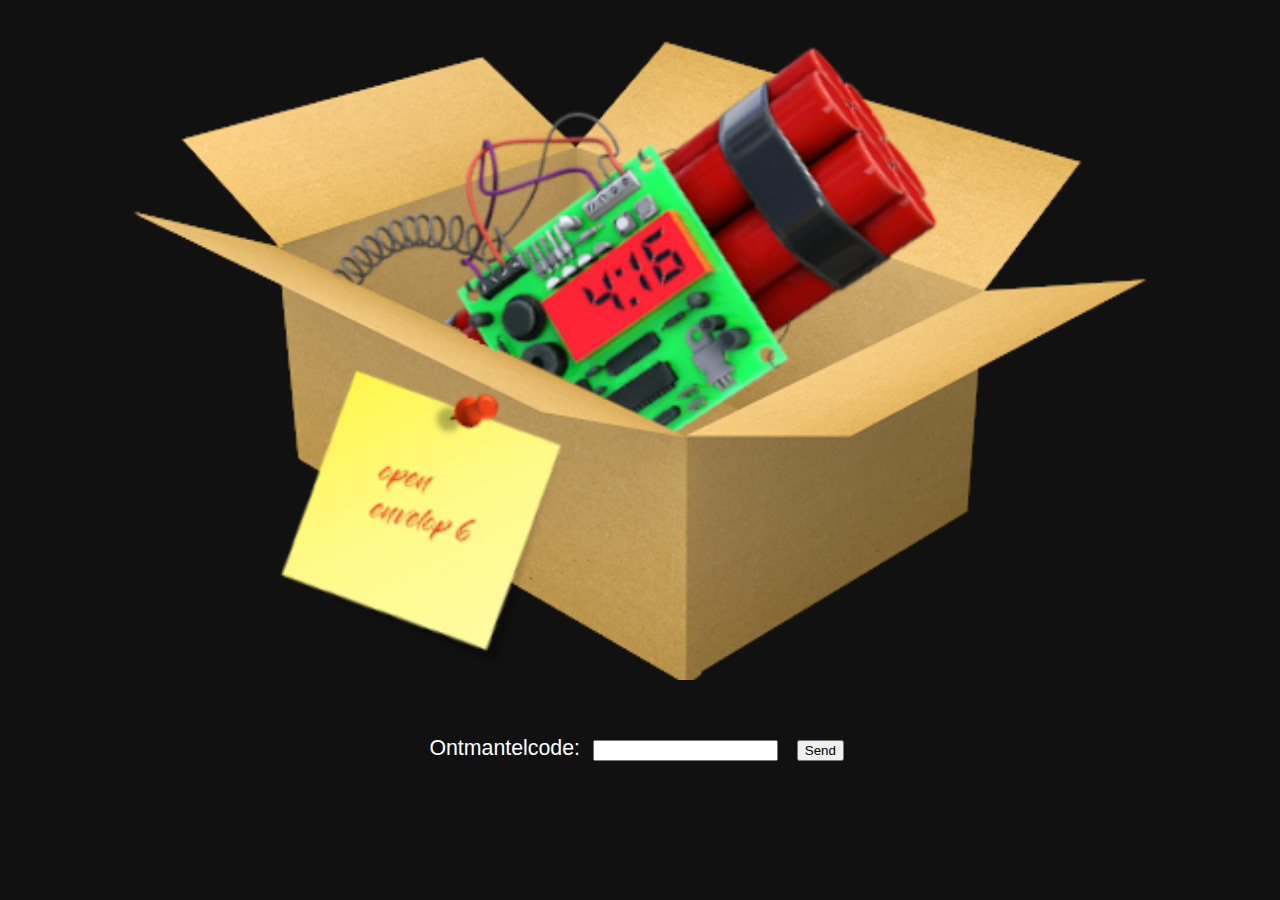
==== box.html @ a2d3e305 "Final images and design" ====
<html>
<head>
    <link rel="stylesheet" type="text/css" href="style.css">

    <script type="text/javascript">

        // Function called when "Send" button is clicked
        function buttonClicked() {
            var text = document.getElementById("entryField").value;
            var correctValue = "1234";

            if (text === correctValue) {
                window.location.href = "https://www.youtube.com/watch?v=dQw4w9WgXcQ"
            } else {
                document.getElementById("entryField").className = "error";
            }
        }

        function checkKey(e) {
            if (e.key == "Enter") {
                document.getElementById("sendButton").click();
                return false;
            }
        }
    </script>
</head>

<body>
    <div class="center">
        <img src="images/bomb.png" width=80% />
    </div>

    <div class="center-entry" id="entry">
        <p>
            Ontmantelcode:
            <!-- Tel input give you numeric keyboard on phones -->
            <input type="text" id="entryField" onkeypress="return checkKey(event)"/>
            <input type="button" id="sendButton" value="Send" onclick="buttonClicked();" />
        </p>
    </div>
</body>

</html>
---- style.css ----
@font-face {
    font-family: "D7MI";
    src: url("./fonts/DSEG7Modern-Italic.woff") format('woff');
}
@font-face {
    font-family: "D7MR";
    src: url("./fonts/DSEG7Modern-Regular.woff") format('woff');
}

.sevensegment {
    font-family: 'D7MR';
    font-weight: normal;
    font-style: normal;
}

body {
    background-color: #111111;
    color: white;
}

p {
    font-family: Arial, Helvetica, sans-serif;
    font-size: 16pt;
}

.center {
    text-align: center;
}

.hidden {
    display: none;
}
.inline {
    display: inline;
    margin-left: 2px;
    margin-right: 2px;
}

.error {
    border-color: #ee1100;
    border-width: 2px;
}

.center-entry {
    text-align: center;
    display: inline;
}

input {
    margin: 0.5em;
}

img {
    margin: 2em;
}
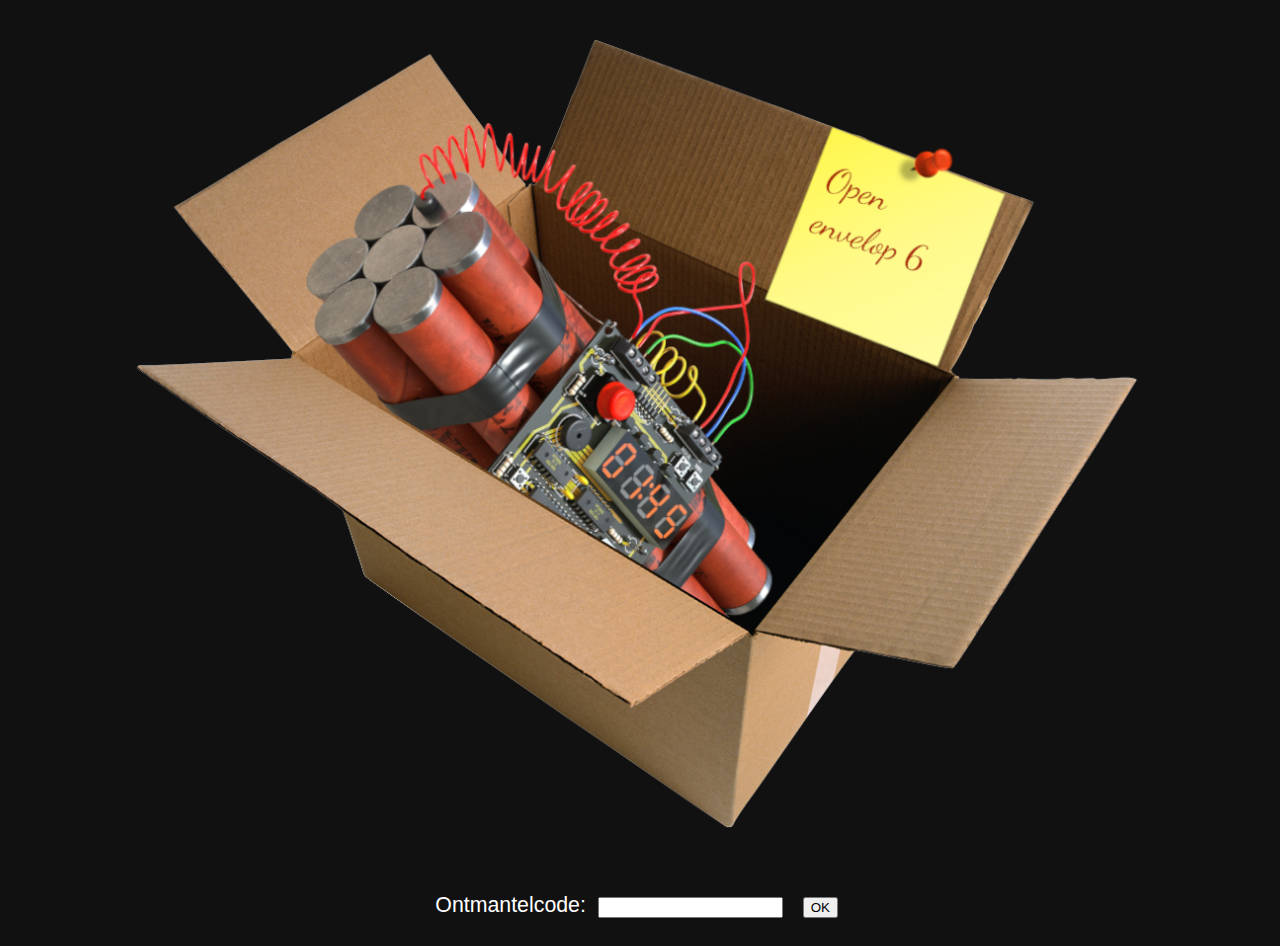
==== commit 41d20ca5: "Design tweaks" ====
--- a/box.html
+++ b/box.html
@@ -30,12 +30,11 @@
         <img src="images/bomb.png" width=80% />
     </div>
 
-    <div class="center-entry" id="entry">
+    <div class="center">
         <p>
             Ontmantelcode:
-            <!-- Tel input give you numeric keyboard on phones -->
             <input type="text" id="entryField" onkeypress="return checkKey(event)"/>
-            <input type="button" id="sendButton" value="Send" onclick="buttonClicked();" />
+            <input type="button" id="sendButton" value="OK" onclick="buttonClicked();" />
         </p>
     </div>
 </body>
--- a/style.css
+++ b/style.css
@@ -42,11 +42,6 @@
     border-width: 2px;
 }
 
-.center-entry {
-    text-align: center;
-    display: inline;
-}
-
 input {
     margin: 0.5em;
 }
